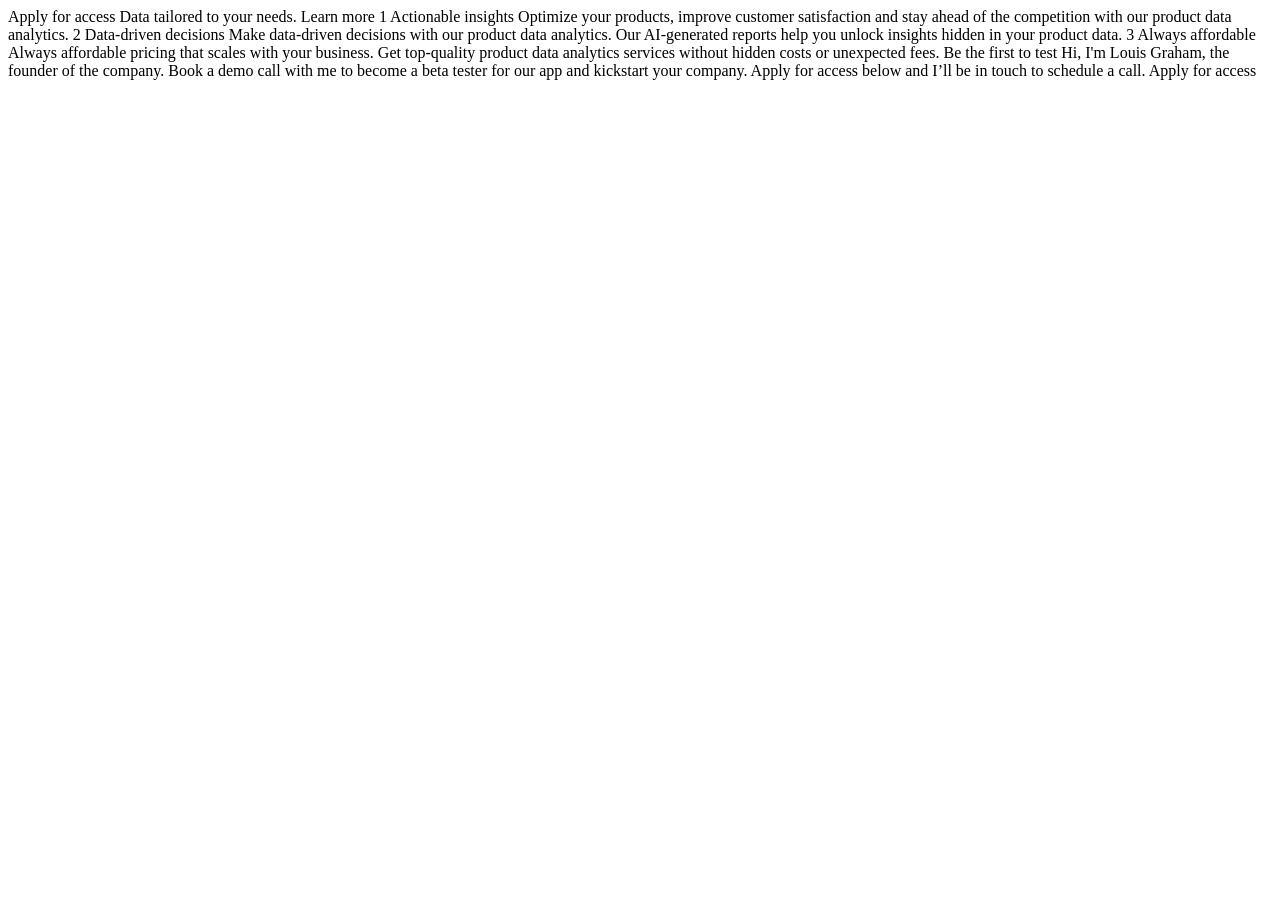
==== starter-code/index.html @ e0deb122 "adding starter code" ====
<!DOCTYPE html>
<html lang="en">
<head>
  <meta charset="UTF-8">
  <meta name="viewport" content="width=device-width, initial-scale=1.0">

  <link rel="icon" type="image/png" sizes="32x32" href="./assets/images/favicon-32x32.png">
  
  <title>Frontend Mentor | Workit landing page</title>
</head>
<body>

  Apply for access

  Data tailored to your needs.

  Learn more
  
  1

  Actionable insights
  
  Optimize your products, improve customer satisfaction and stay ahead of the competition 
  with our product data analytics.

  2

  Data-driven decisions

  Make data-driven decisions with our product data analytics. Our AI-generated reports help 
  you unlock insights hidden in your product data.

  3

  Always affordable

  Always affordable pricing that scales with your business. Get top-quality product data 
  analytics services without hidden costs or unexpected fees.

  Be the first to test

  Hi, I'm Louis Graham, the founder of the company. Book a demo call with me to become a 
  beta tester for our app and kickstart your company. Apply for access below and I’ll be 
  in touch to schedule a call.

  Apply for access

</body>
</html>
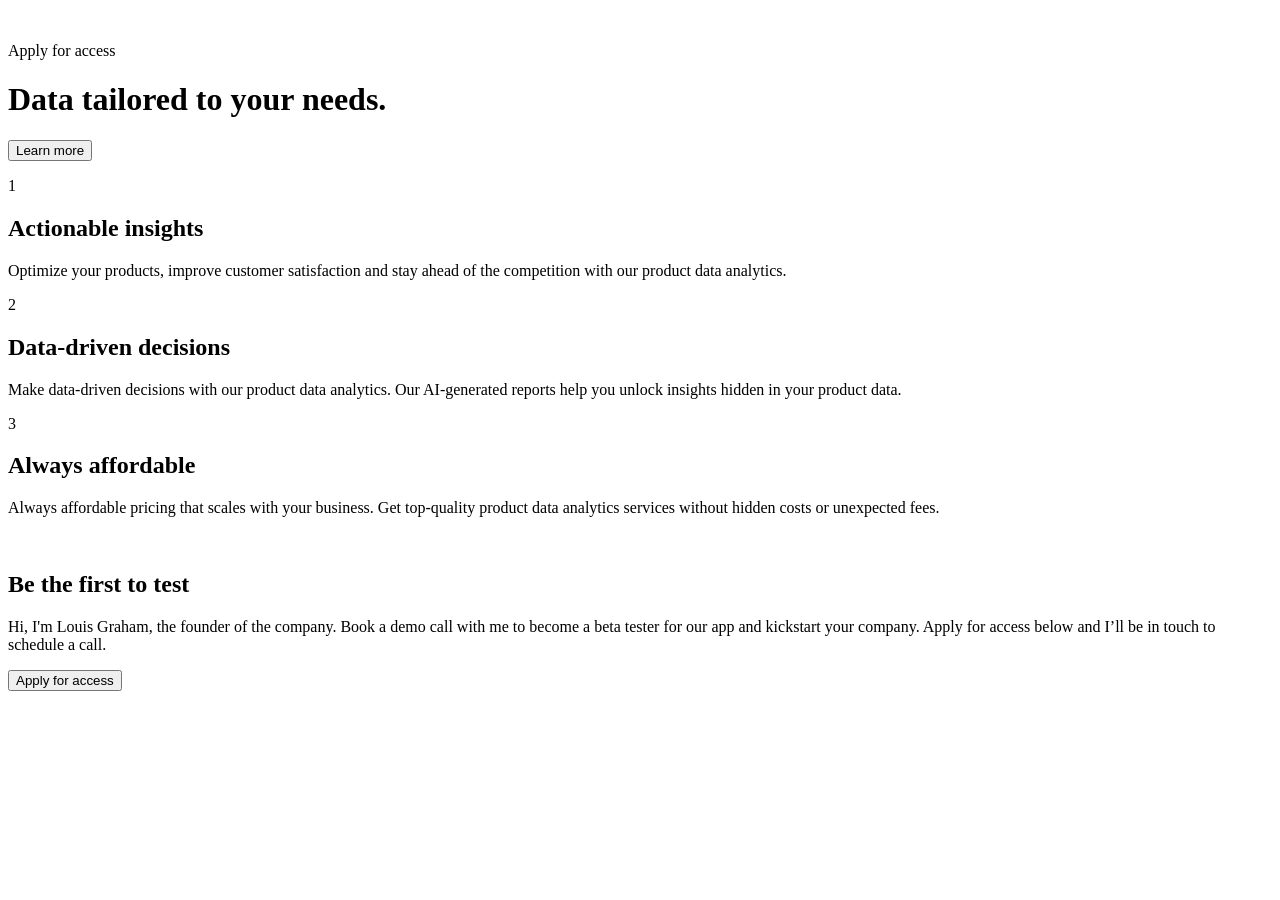
==== commit 6f102dfb: "adding html style" ====
--- a/starter-code/index.html
+++ b/starter-code/index.html
@@ -9,41 +9,60 @@
   <title>Frontend Mentor | Workit landing page</title>
 </head>
 <body>
-
-  Apply for access
-
-  Data tailored to your needs.
-
-  Learn more
-  
-  1
-
-  Actionable insights
-  
-  Optimize your products, improve customer satisfaction and stay ahead of the competition 
-  with our product data analytics.
-
-  2
-
-  Data-driven decisions
-
-  Make data-driven decisions with our product data analytics. Our AI-generated reports help 
-  you unlock insights hidden in your product data.
-
-  3
-
-  Always affordable
-
-  Always affordable pricing that scales with your business. Get top-quality product data 
-  analytics services without hidden costs or unexpected fees.
-
-  Be the first to test
-
-  Hi, I'm Louis Graham, the founder of the company. Book a demo call with me to become a 
-  beta tester for our app and kickstart your company. Apply for access below and I’ll be 
-  in touch to schedule a call.
-
-  Apply for access
-
+  <header>
+    <img />
+    <p>Apply for access</p>
+  </header>
+  <main>
+    <h1>Data tailored to your needs.</h1>
+    <button>Learn more</button>
+    <section>
+      <div>
+        <p> 1</p>
+        <h2>Actionable insights</h2>
+        <p>
+          Optimize your products, improve customer satisfaction and stay ahead of the competition 
+          with our product data analytics.
+        </p>
+      </div>
+      <div>
+        <p>2</p>
+        <h2>Data-driven decisions</h2>
+        <p>
+          Make data-driven decisions with our product data analytics. Our AI-generated reports help 
+          you unlock insights hidden in your product data.
+      </div>
+      <div>
+        <p>3</p>
+        <h2>Always affordable</h2>
+        <p>
+          Always affordable pricing that scales with your business.
+           Get top-quality product data analytics services without
+            hidden costs or unexpected fees.
+        </p>
+      </div>
+    </section>
+    <section>
+      <img />
+      <div>
+        <h2>Be the first to test</h2>
+        <p>
+          Hi, I'm Louis Graham, the founder of the company. Book a
+         demo call with me to become a beta tester for our app and
+          kickstart your company. Apply for access below and I’ll be 
+          in touch to schedule a call.
+        </p>
+        <button>Apply for access</button>
+      </div>
+    </section>
+  </main>
+  <footer>
+    <img />
+    <div>
+      <img />
+      <img />
+      <img />
+    </div>
+  </footer>
 </body>
 </html>
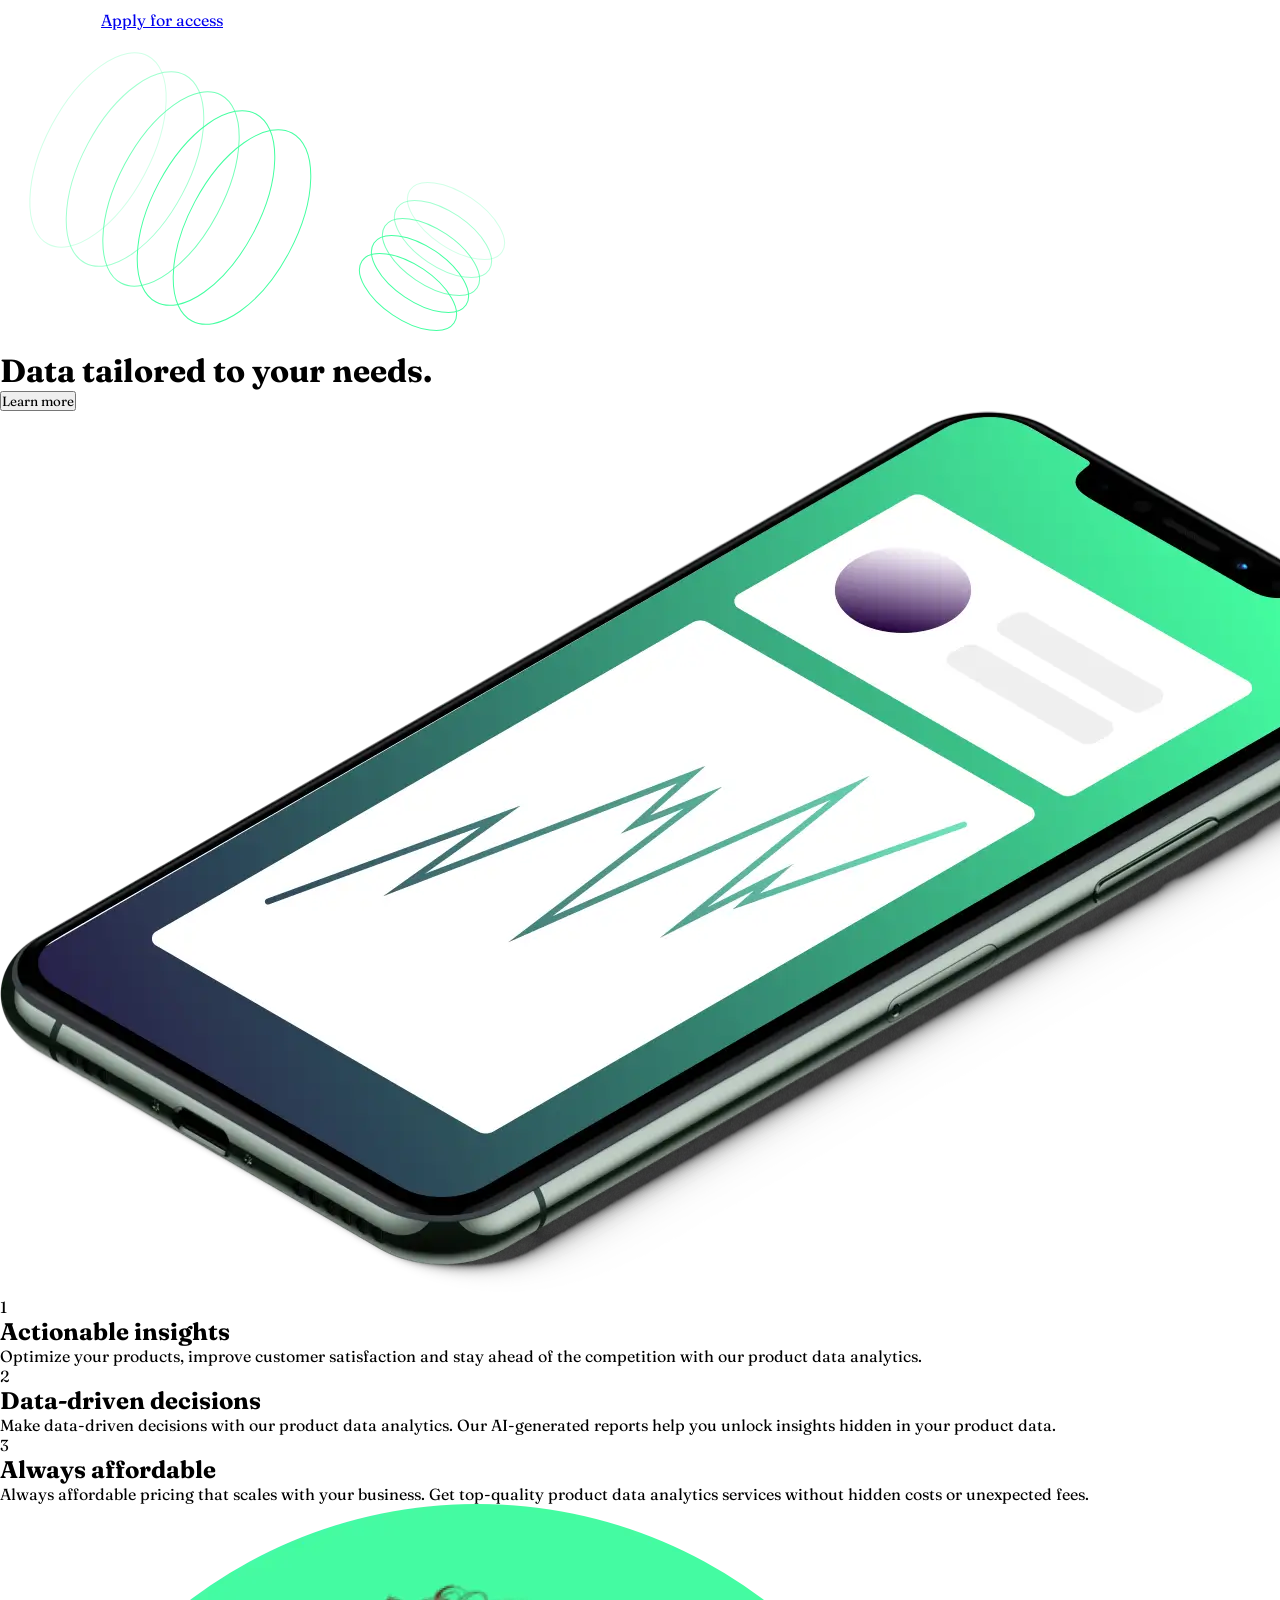
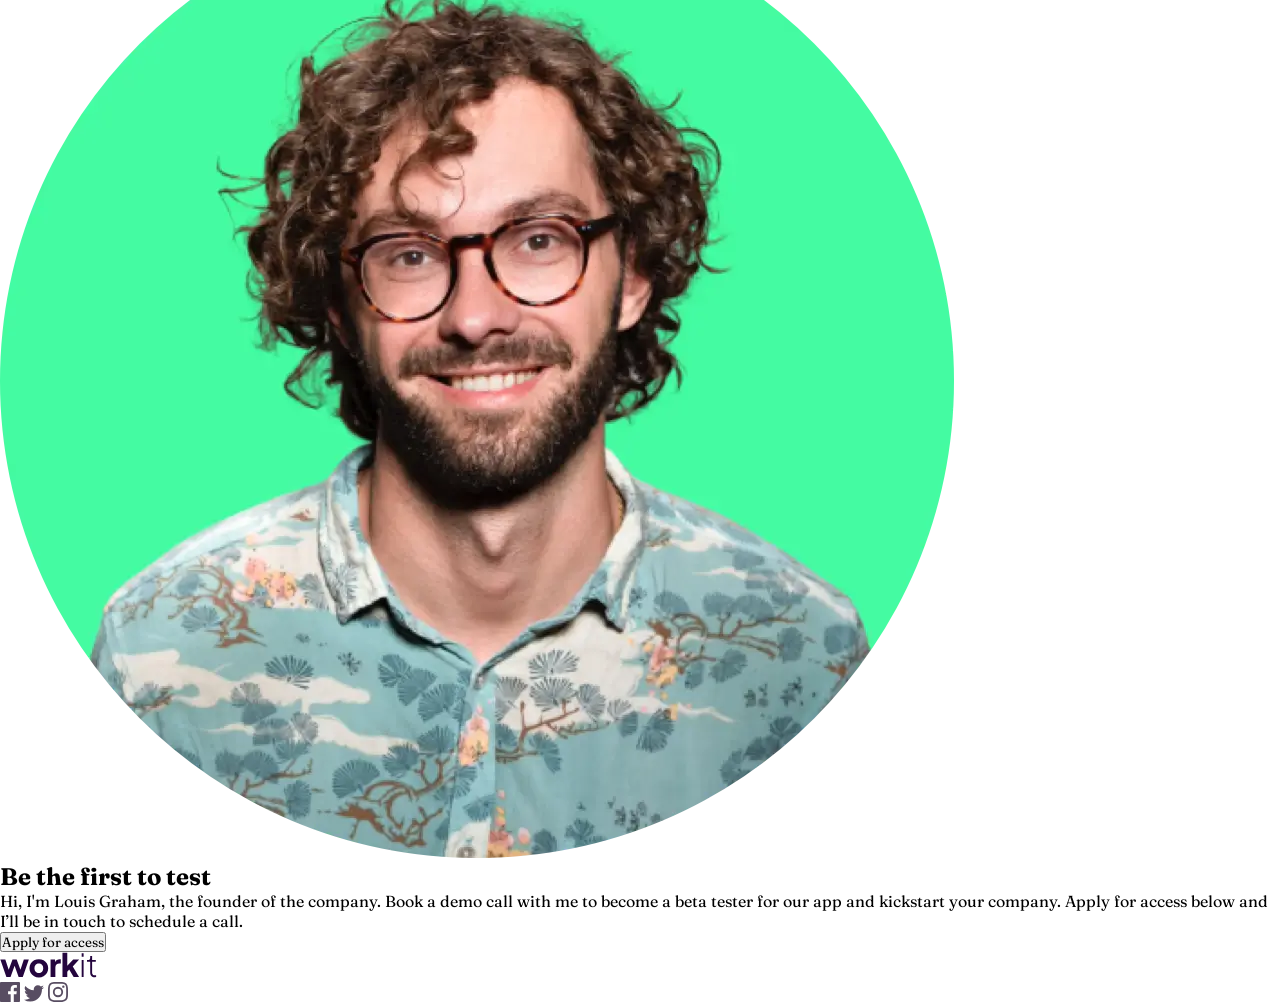
==== commit bdbbca75: "adding classes and stylesheet" ====
--- a/starter-code/index.html
+++ b/starter-code/index.html
@@ -3,65 +3,72 @@
 <head>
   <meta charset="UTF-8">
   <meta name="viewport" content="width=device-width, initial-scale=1.0">
-
+  <link rel="preconnect" href="https://fonts.googleapis.com">
+  <link rel="preconnect" href="https://fonts.gstatic.com" crossorigin>
+  <link href="https://fonts.googleapis.com/css2?family=Fraunces:ital,opsz,wght@0,9..144,100..900;1,9..144,100..900&display=swap" rel="stylesheet">
   <link rel="icon" type="image/png" sizes="32x32" href="./assets/images/favicon-32x32.png">
-  
+  <link rel="stylesheet" href="./style.css">
   <title>Frontend Mentor | Workit landing page</title>
 </head>
 <body>
-  <header>
-    <img />
-    <p>Apply for access</p>
+  <header class="header">
+    <img  class="logo" src="./assets/images/logo-light.svg"/>
+    <a class="access" href="#">Apply for access</a>
   </header>
   <main>
-    <h1>Data tailored to your needs.</h1>
-    <button>Learn more</button>
-    <section>
-      <div>
-        <p> 1</p>
-        <h2>Actionable insights</h2>
-        <p>
+    <img class="spring" alt="spring" src="./assets/images/bg-pattern-1.svg"/>
+    <img class="spring" alt="spring" src="./assets/images/bg-pattern-2.svg"/>
+    <div class="title-section">
+      <h1 class="title">Data tailored to your needs.</h1>
+      <button class="btn">Learn more</button>
+      <img src="./assets/images/image-hero.webp"/>
+    </div>
+    <section class="content">
+      <div class="content-action">
+        <div class="action-number">1</div>
+        <h2 class="action-title">Actionable insights</h2>
+        <p class="action-info">
           Optimize your products, improve customer satisfaction and stay ahead of the competition 
           with our product data analytics.
-        </p>
+        </p class="action-info">
       </div>
-      <div>
-        <p>2</p>
-        <h2>Data-driven decisions</h2>
+      <div class="content-action">
+        <div class="action-number">2</div>
+        <h2 class="action-title">Data-driven decisions</h2>
         <p>
           Make data-driven decisions with our product data analytics. Our AI-generated reports help 
           you unlock insights hidden in your product data.
       </div>
-      <div>
-        <p>3</p>
-        <h2>Always affordable</h2>
-        <p>
+      <div class="content-action">
+        <div class="action-number">3</div>
+        <h2 class="action-title">Always affordable</h2>
+        <p class="action-info">
           Always affordable pricing that scales with your business.
            Get top-quality product data analytics services without
             hidden costs or unexpected fees.
         </p>
       </div>
     </section>
-    <section>
-      <img />
-      <div>
-        <h2>Be the first to test</h2>
-        <p>
+    <section class="hero">
+      <img src="./assets/images/image-founder.webp"/>
+      <div class="greeting">
+        <h2 class="greeting-title">Be the first to test</h2>
+        <p class="about">
           Hi, I'm Louis Graham, the founder of the company. Book a
          demo call with me to become a beta tester for our app and
           kickstart your company. Apply for access below and I’ll be 
           in touch to schedule a call.
         </p>
-        <button>Apply for access</button>
+        <button class="btn">Apply for access</button>
       </div>
     </section>
   </main>
-  <footer>
-    <img />
-    <div>
-      <img />
-      <img />
-      <img />
+  <footer class="footer">
+    <img class="logo" alt="workit banner" src="./assets/images/logo-dark.svg"/>
+    <div class="footer-social">
+      <img class="social-media" alt="facebook" src="./assets/images/icon-facebook.svg"/>
+      <img class="social-media" alt="twitter" src="./assets/images/icon-twitter.svg"/>
+      <img class="social-media" alt="instagram" src="./assets/images/icon-instagram.svg"/>
     </div>
   </footer>
 </body>
--- a/starter-code/style.css
+++ b/starter-code/style.css
@@ -0,0 +1,10 @@
+* {
+    box-sizing: border-box;
+    margin: 0;
+    padding: 0;
+    font-family: 'Fraunces', sans-serif;
+}
+
+body {
+    min-height: 100vh;
+}
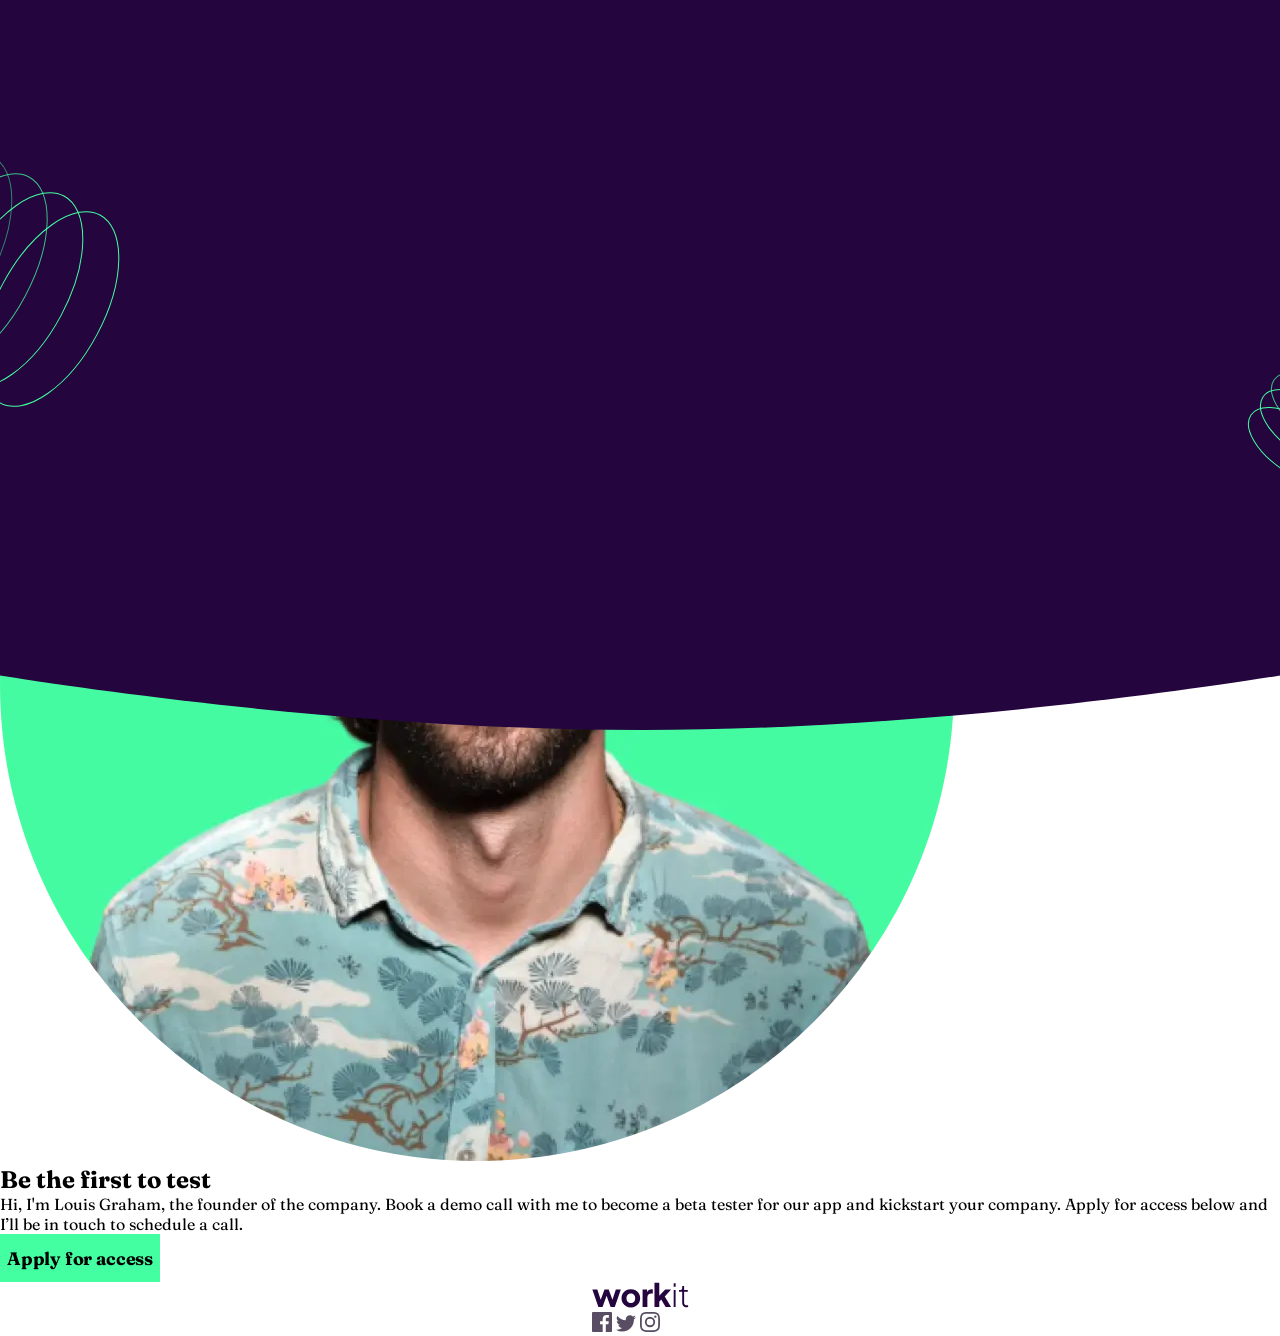
==== commit fa550c8c: "creating header element style with svg" ====
--- a/starter-code/index.html
+++ b/starter-code/index.html
@@ -11,18 +11,25 @@
   <title>Frontend Mentor | Workit landing page</title>
 </head>
 <body>
-  <header class="header">
-    <img  class="logo" src="./assets/images/logo-light.svg"/>
-    <a class="access" href="#">Apply for access</a>
-  </header>
-  <main>
-    <img class="spring" alt="spring" src="./assets/images/bg-pattern-1.svg"/>
-    <img class="spring" alt="spring" src="./assets/images/bg-pattern-2.svg"/>
-    <div class="title-section">
+  <header class="nav">
+    <div class="svg">
+      <svg xmlns="http://www.w3.org/2000/svg" class="bck" width="1440" height="730" viewBox="0 0 1440 730" fill="none">
+        <path fill-rule="evenodd" clip-rule="evenodd" d="M0 0H1440V662C1440 662 1082.96 730 722 730C361.039 730 0 662 0 662V0Z" fill="#24053E"/>
+      </svg>
+    </div>
+    <img class="left-spring" alt="spring" src="./assets/images/bg-pattern-1.svg"/>
+    <img class="right-spring" alt="spring" src="./assets/images/bg-pattern-2.svg"/>
+    <div>
+      <img  class="logo" src="./assets/images/logo-light.svg"/>
+      <a class="access" href="#">Apply for access</a>
+    </div>
+    <div>
       <h1 class="title">Data tailored to your needs.</h1>
       <button class="btn">Learn more</button>
-      <img src="./assets/images/image-hero.webp"/>
     </div>
+    <img class="phone" alt="phone" src="./assets/images/image-hero.webp"/>
+  </header>
+  <main class="container">
     <section class="content">
       <div class="content-action">
         <div class="action-number">1</div>
@@ -44,12 +51,12 @@
         <h2 class="action-title">Always affordable</h2>
         <p class="action-info">
           Always affordable pricing that scales with your business.
-           Get top-quality product data analytics services without
-            hidden costs or unexpected fees.
+          Get top-quality product data analytics services without
+          hidden costs or unexpected fees.
         </p>
       </div>
     </section>
-    <section class="hero">
+    <section class="about-card">
       <img src="./assets/images/image-founder.webp"/>
       <div class="greeting">
         <h2 class="greeting-title">Be the first to test</h2>
--- a/starter-code/style.css
+++ b/starter-code/style.css
@@ -7,4 +7,73 @@
 
 body {
     min-height: 100vh;
+    display: flex;
+    flex-direction: column;
+    align-items: center;
+}
+
+.container {
+    max-width: 90rem;
+    position: relative;
+}
+
+.svg {
+    width: 100%;
+    position: absolute;
+}
+
+.nav {
+    background-color: #000;
+    z-index: 2;
+    position: absolute;
+}
+
+
+.left-spring {
+    position: absolute;
+    top: 7rem;
+    left: -7rem;
+}
+
+.right-spring {
+    position: absolute;
+    top: 20rem;
+    right: -3rem;
+}
+
+
+.nav {
+    width: 90rem;
+    z-index: 2;
+}
+
+.access {
+    font-size: 1.125rem;
+    font-weight: 700;
+    line-height: 177.778%;
+    letter-spacing: -0.01125rem;
+    color: #fff;
+    text-decoration-color: #44FFA1;
+}
+
+
+.title {
+    font-size: 5rem;
+    font-weight: 600;
+    line-height: 100%;
+    color: #fff;
+}
+
+.btn {
+    width: 10rem;
+    height: 3rem;
+    border: none;
+    background-color: #44FFA1;
+    font-size: 1.125rem;
+    font-weight: 700;
+    letter-spacing: -0.01125rem;
+}
+
+.phone {
+    max-width: 44rem;
 }
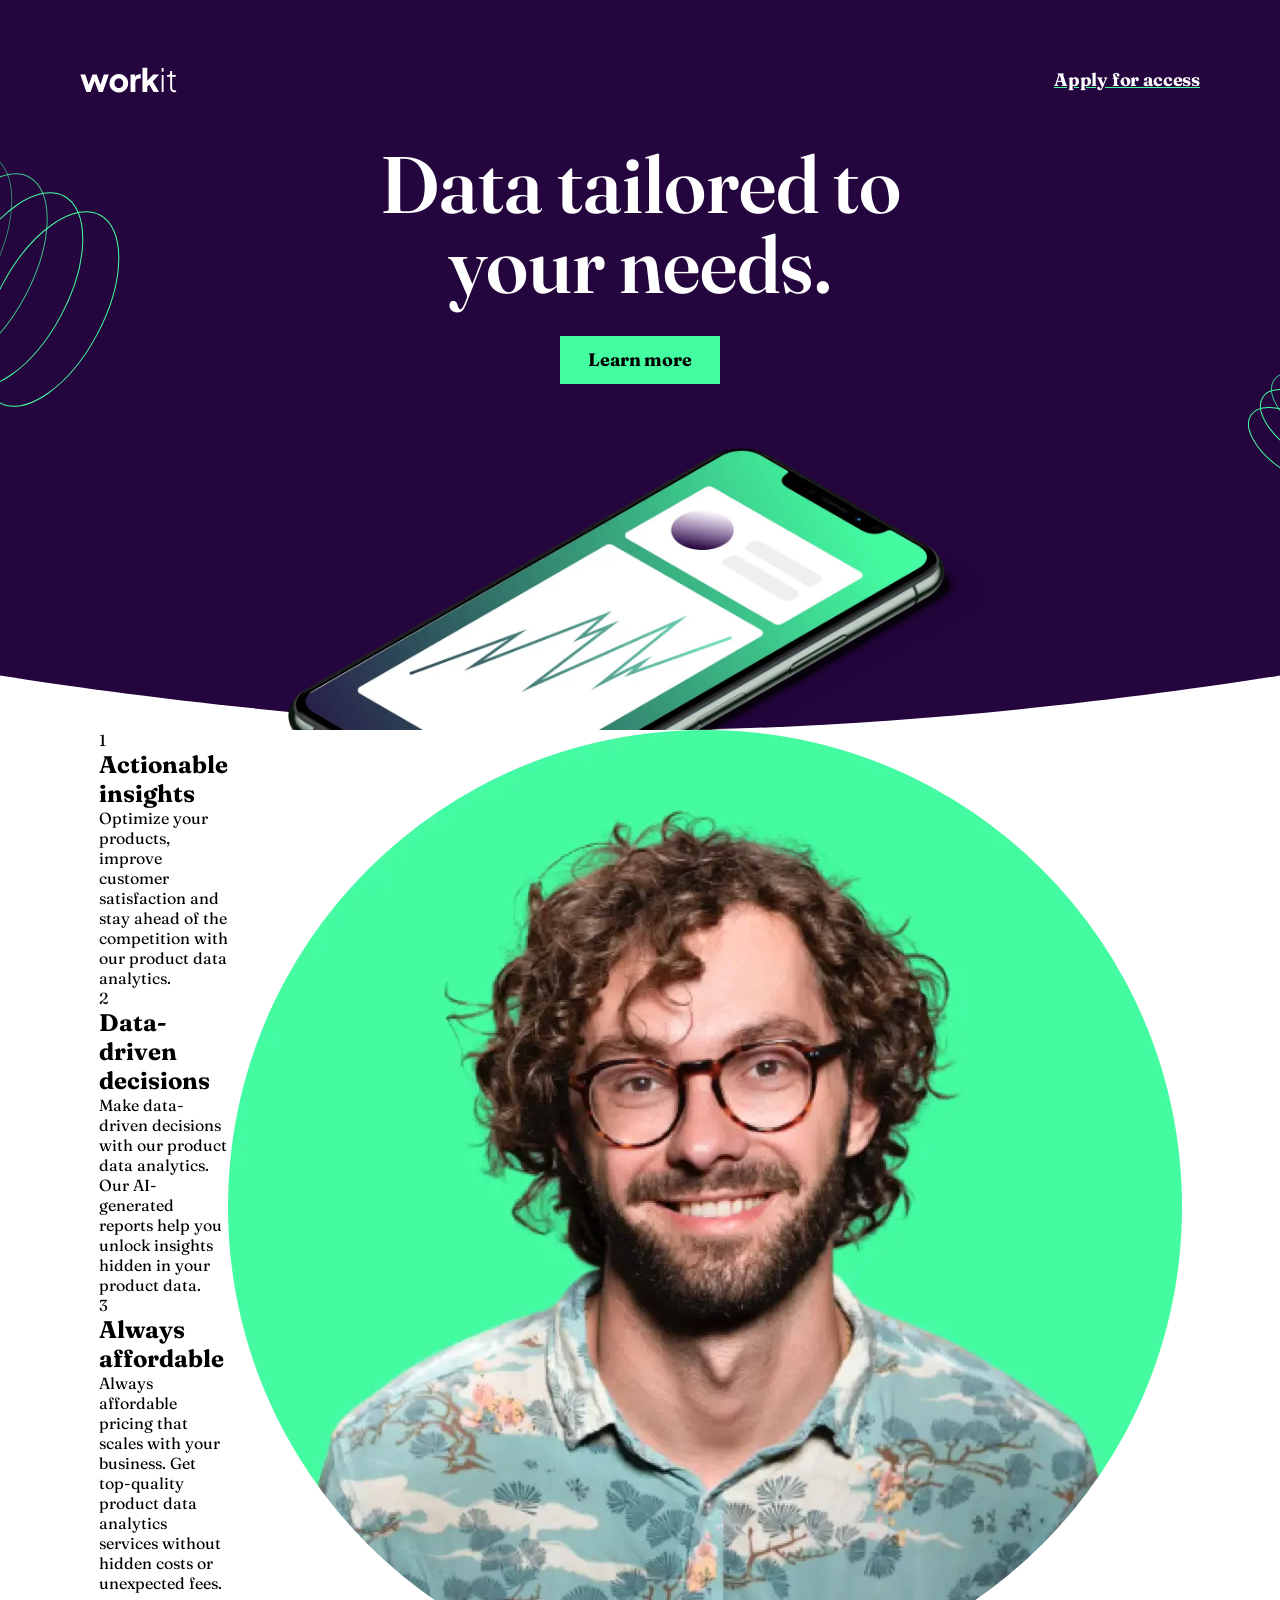
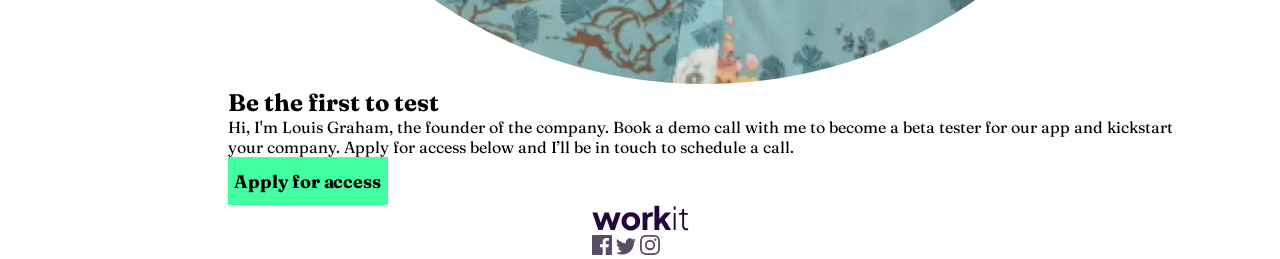
==== commit e9445b7c: "creating header section" ====
--- a/starter-code/index.html
+++ b/starter-code/index.html
@@ -11,23 +11,19 @@
   <title>Frontend Mentor | Workit landing page</title>
 </head>
 <body>
-  <header class="nav">
-    <div class="svg">
-      <svg xmlns="http://www.w3.org/2000/svg" class="bck" width="1440" height="730" viewBox="0 0 1440 730" fill="none">
-        <path fill-rule="evenodd" clip-rule="evenodd" d="M0 0H1440V662C1440 662 1082.96 730 722 730C361.039 730 0 662 0 662V0Z" fill="#24053E"/>
-      </svg>
-    </div>
+  <header class="header">
     <img class="left-spring" alt="spring" src="./assets/images/bg-pattern-1.svg"/>
     <img class="right-spring" alt="spring" src="./assets/images/bg-pattern-2.svg"/>
-    <div>
+    <div class="nav">
       <img  class="logo" src="./assets/images/logo-light.svg"/>
       <a class="access" href="#">Apply for access</a>
     </div>
-    <div>
+    <div class="hero-title">
       <h1 class="title">Data tailored to your needs.</h1>
       <button class="btn">Learn more</button>
     </div>
     <img class="phone" alt="phone" src="./assets/images/image-hero.webp"/>
+    <img class="svg" src="./assets/bg-pattern-3.svg"/>
   </header>
   <main class="container">
     <section class="content">
--- a/starter-code/style.css
+++ b/starter-code/style.css
@@ -13,21 +13,34 @@
 }
 
 .container {
+    display: flex;
     max-width: 90rem;
+    padding: 0 10rem;
+}
+.header {
+    height: 45.625rem;
+    display: flex;
+    flex-direction: column;
+    text-align: center;
+    align-items: center;
     position: relative;
+    overflow:hidden;
+}
+
+.nav {
+    display: flex;
+    justify-content: space-between;
+    margin-top: 4rem;
+    margin-bottom: 3rem;
+    padding: 0 10rem;
 }
 
 .svg {
-    width: 100%;
+    z-index: -1;
     position: absolute;
+    top: 0;
+    left: 0;
 }
-
-.nav {
-    background-color: #000;
-    z-index: 2;
-    position: absolute;
-}
-
 
 .left-spring {
     position: absolute;
@@ -56,8 +69,13 @@
     text-decoration-color: #44FFA1;
 }
 
+.hero-title {
+    max-width: 40rem;
+}
+
 
 .title {
+    margin-bottom: 2rem;
     font-size: 5rem;
     font-weight: 600;
     line-height: 100%;
@@ -65,7 +83,7 @@
 }
 
 .btn {
-    width: 10rem;
+    min-width: 10rem;
     height: 3rem;
     border: none;
     background-color: #44FFA1;
@@ -76,4 +94,7 @@
 
 .phone {
     max-width: 44rem;
+    position: absolute;
+    top: 28rem;
+    z-index: 2;
 }
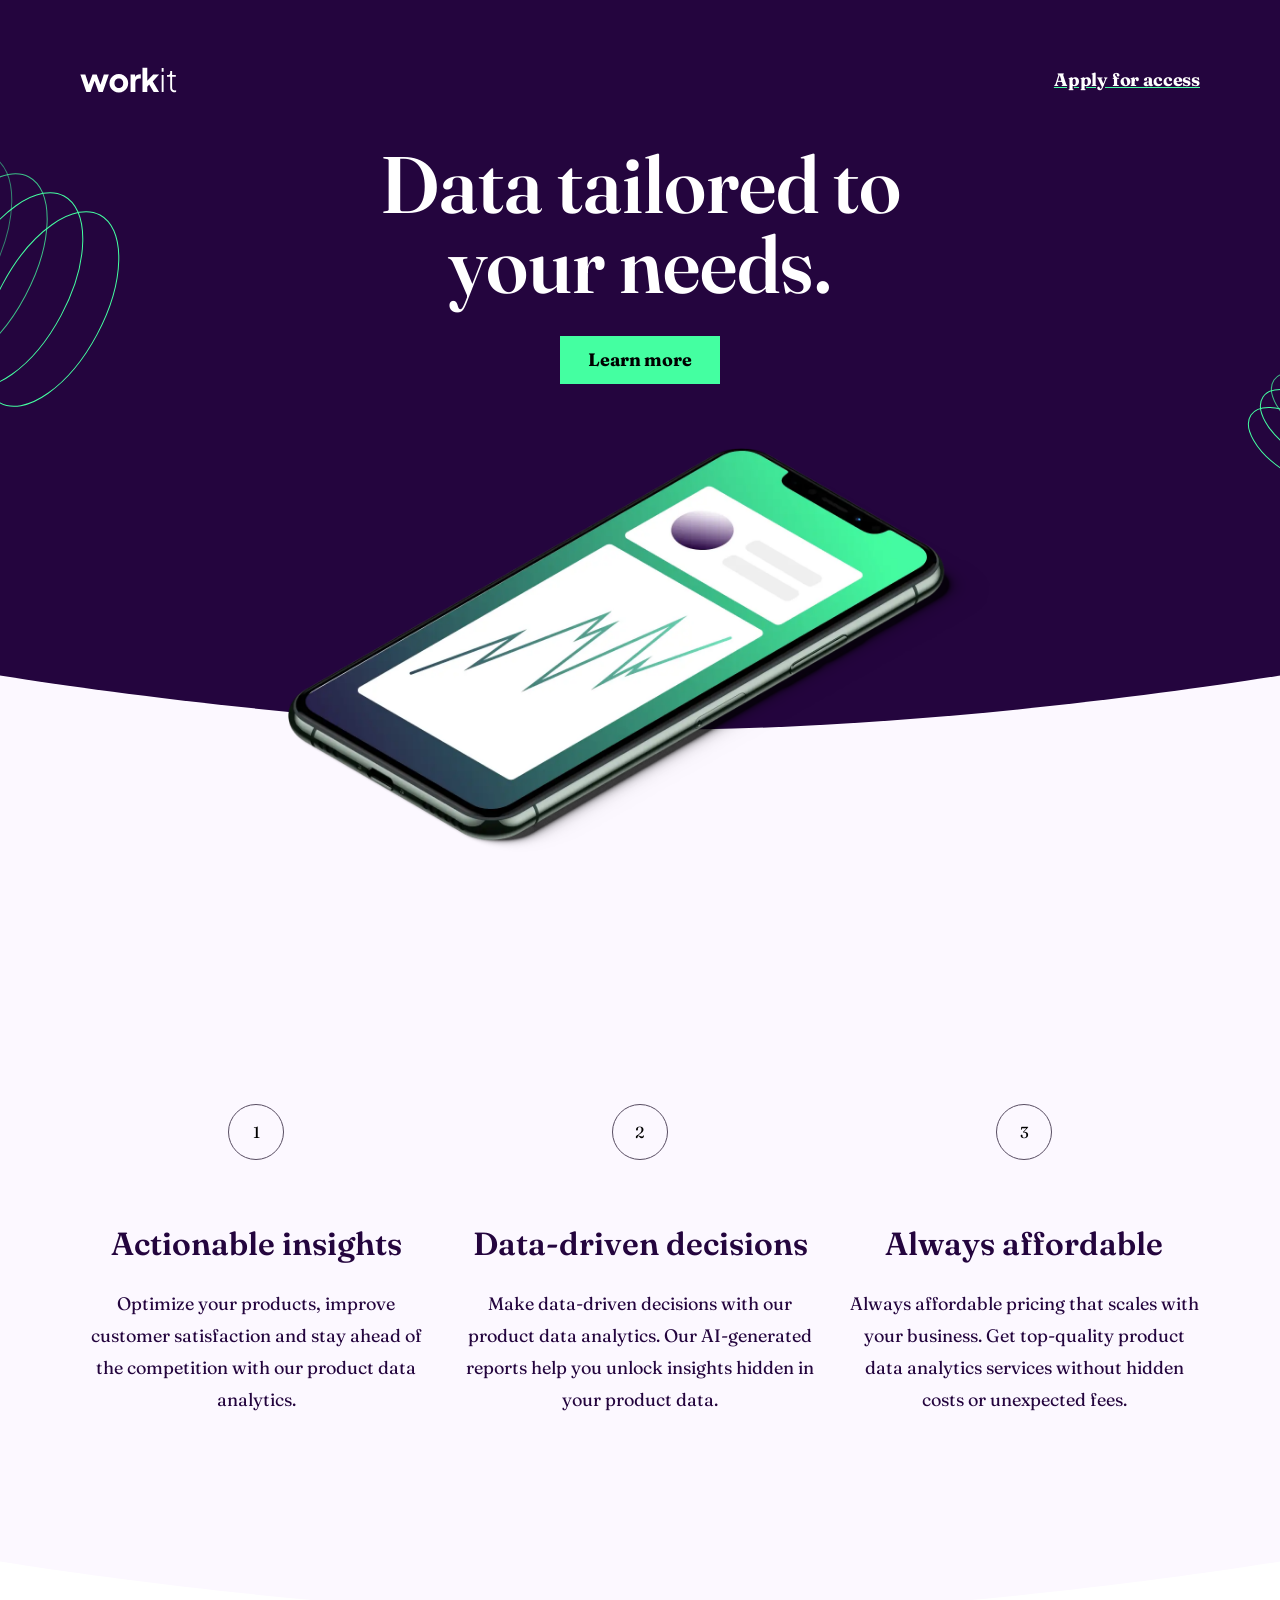
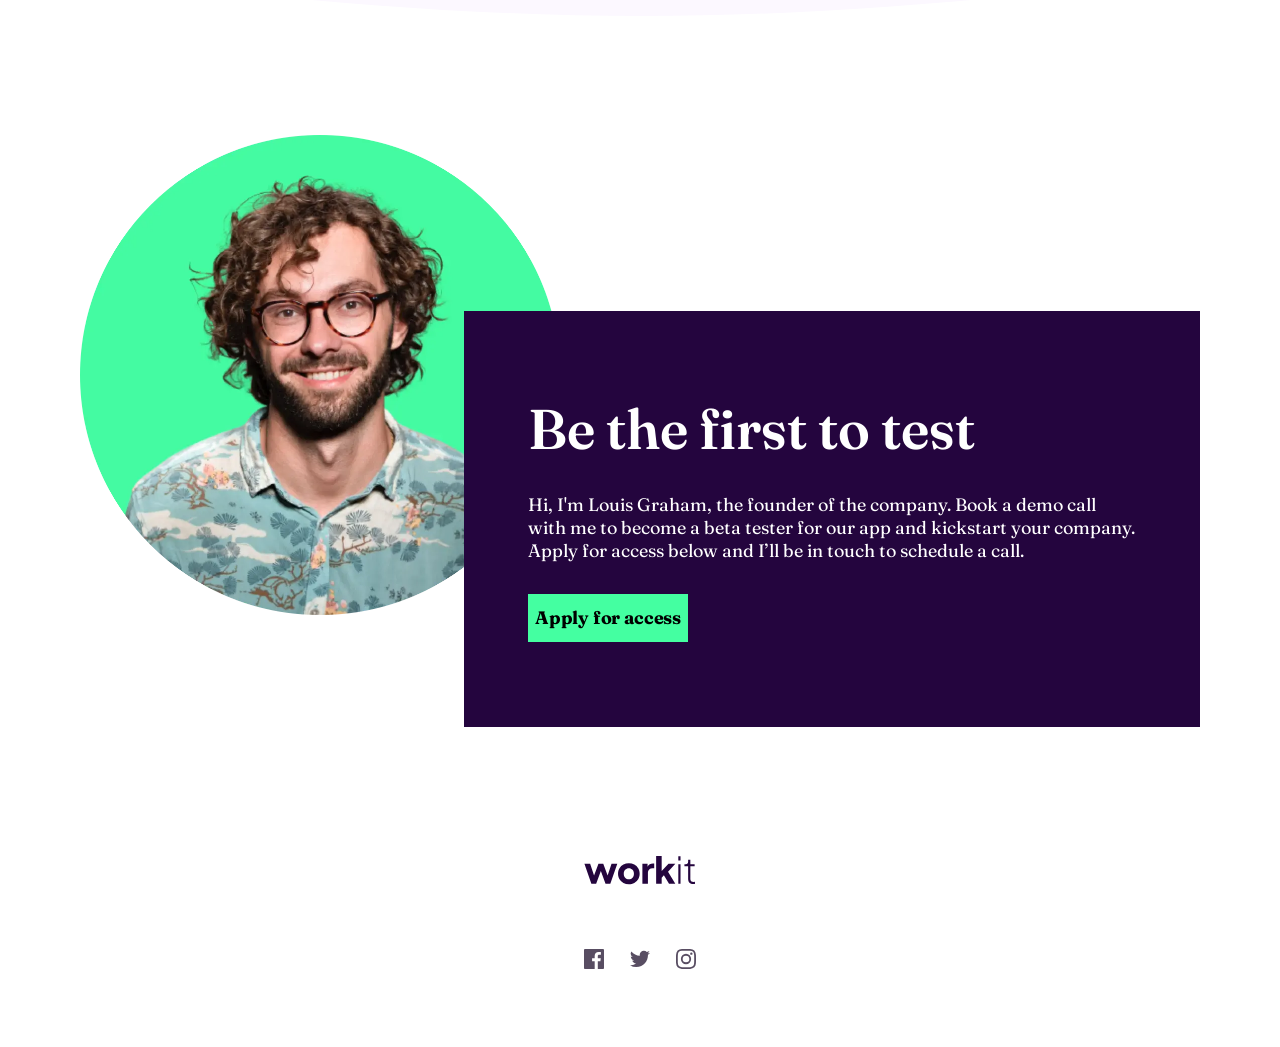
==== commit a80df2fc: "created css design" ====
--- a/starter-code/index.html
+++ b/starter-code/index.html
@@ -11,21 +11,22 @@
   <title>Frontend Mentor | Workit landing page</title>
 </head>
 <body>
-  <header class="header">
-    <img class="left-spring" alt="spring" src="./assets/images/bg-pattern-1.svg"/>
-    <img class="right-spring" alt="spring" src="./assets/images/bg-pattern-2.svg"/>
-    <div class="nav">
-      <img  class="logo" src="./assets/images/logo-light.svg"/>
-      <a class="access" href="#">Apply for access</a>
-    </div>
-    <div class="hero-title">
-      <h1 class="title">Data tailored to your needs.</h1>
-      <button class="btn">Learn more</button>
-    </div>
-    <img class="phone" alt="phone" src="./assets/images/image-hero.webp"/>
+  <main class="container">
     <img class="svg" src="./assets/bg-pattern-3.svg"/>
-  </header>
-  <main class="container">
+    <img class="svg-2" alt="background pattern" src="./assets/bg-pattern-4.svg"/>
+    <section class="hero">
+      <img class="left-spring" alt="spring" src="./assets/images/bg-pattern-1.svg"/>
+      <img class="right-spring" alt="spring" src="./assets/images/bg-pattern-2.svg"/>
+      <div class="nav">
+        <img  class="logo" src="./assets/images/logo-light.svg"/>
+        <a class="access" href="#">Apply for access</a>
+      </div>
+      <div class="hero-title">
+        <h1 class="title">Data tailored to your needs.</h1>
+        <button class="btn">Learn more</button>
+      </div>
+      <img class="phone" alt="phone" src="./assets/images/image-hero.webp"/>
+    </section>
     <section class="content">
       <div class="content-action">
         <div class="action-number">1</div>
@@ -38,7 +39,7 @@
       <div class="content-action">
         <div class="action-number">2</div>
         <h2 class="action-title">Data-driven decisions</h2>
-        <p>
+        <p class="action-info">
           Make data-driven decisions with our product data analytics. Our AI-generated reports help 
           you unlock insights hidden in your product data.
       </div>
@@ -53,7 +54,7 @@
       </div>
     </section>
     <section class="about-card">
-      <img src="./assets/images/image-founder.webp"/>
+      <img class ="founder" src="./assets/images/image-founder.webp"/>
       <div class="greeting">
         <h2 class="greeting-title">Be the first to test</h2>
         <p class="about">
--- a/starter-code/style.css
+++ b/starter-code/style.css
@@ -10,36 +10,45 @@
     display: flex;
     flex-direction: column;
     align-items: center;
+    position: relative;
 }
 
 .container {
-    display: flex;
     max-width: 90rem;
-    padding: 0 10rem;
-}
-.header {
-    height: 45.625rem;
-    display: flex;
-    flex-direction: column;
+    display: flex;
+    flex-direction: column;
+    gap: 20rem;
+    position: relative;
+    overflow: hidden;
+}
+
+.svg {
+    position: absolute;
+    z-index: -1;
+}
+
+.svg-2 {
+    position: absolute;
+    top: 41rem;
+    z-index: -2;
+}
+
+/* hero section  */
+
+.hero {
+    height: 45rem;
+    display: flex;
+    flex-direction: column;
+    align-items: center;
     text-align: center;
-    align-items: center;
-    position: relative;
-    overflow:hidden;
+    margin-top: 4rem;
 }
 
 .nav {
     display: flex;
     justify-content: space-between;
-    margin-top: 4rem;
     margin-bottom: 3rem;
     padding: 0 10rem;
-}
-
-.svg {
-    z-index: -1;
-    position: absolute;
-    top: 0;
-    left: 0;
 }
 
 .left-spring {
@@ -71,6 +80,10 @@
 
 .hero-title {
     max-width: 40rem;
+    display: flex;
+    flex-direction: column;
+    align-items: center;
+    justify-content: center;
 }
 
 
@@ -83,7 +96,7 @@
 }
 
 .btn {
-    min-width: 10rem;
+    width: 10rem;
     height: 3rem;
     border: none;
     background-color: #44FFA1;
@@ -96,5 +109,108 @@
     max-width: 44rem;
     position: absolute;
     top: 28rem;
-    z-index: 2;
+}
+
+
+/* content section  */
+
+.content {
+    max-height: 46rem;
+    display: grid;
+    grid-template-columns: repeat(3, 1fr);
+    column-gap: 2rem;
+    padding: 0 10rem;
+}
+
+.content-action {
+    max-width: 22rem;
+    display: flex;
+    flex-direction: column;
+    align-items: center;
+    text-align: center;
+}
+
+.action-number {
+    width: 3.5rem;
+    height: 3.5rem;
+    display: flex;
+    align-items: center;
+    justify-content: center;
+    border: 1px solid #584D62;
+    border-radius: 50%;
+    margin-bottom: 4rem;
+}
+
+.action-title, .action-info {
+    color: #24053E;
+}
+
+.action-title {
+    margin-bottom: 1.5rem;
+    font-size: 2rem;
+    font-weight: 600;
+    line-height: 125%;
+}
+
+.action-info {
+    font-size: 1.125rem;
+    line-height: 177.78%;
+}
+
+/* about card section */
+
+.about-card {
+    height: 39rem;
+    display: flex;
+    flex-direction: column;
+    position: relative;
+    padding: 0 10rem;
+}
+
+.founder {
+    max-width: 30rem;
+    max-height: 30rem;
+}
+
+.greeting {
+    width: 46rem;
+    height: 26rem;
+    display: flex;
+    flex-direction: column;
+    justify-content: center;
+    row-gap: 2rem;
+    position: absolute;
+    top: 11rem;
+    left: 34rem;
+    padding: 0 4rem;
+    background-color: #24053E;
+}
+
+.greeting-title, .about {
+    color: #fff;
+}
+
+.greeting-title {
+    font-size: 3.5rem;
+    font-weight: 600;
+    line-height: 114.286%;
+}
+
+.about {
+    font-size: 1.125rem;
+    line-height: 1.77.78%;
+}
+
+.footer {
+    height: 6rem;
+    width:7rem;
+    display: flex;
+    flex-direction: column;
+    gap: 4rem;
+    margin: 6rem 0;
+}
+
+.footer-social {
+    display: flex;
+    justify-content:space-between;
 }
